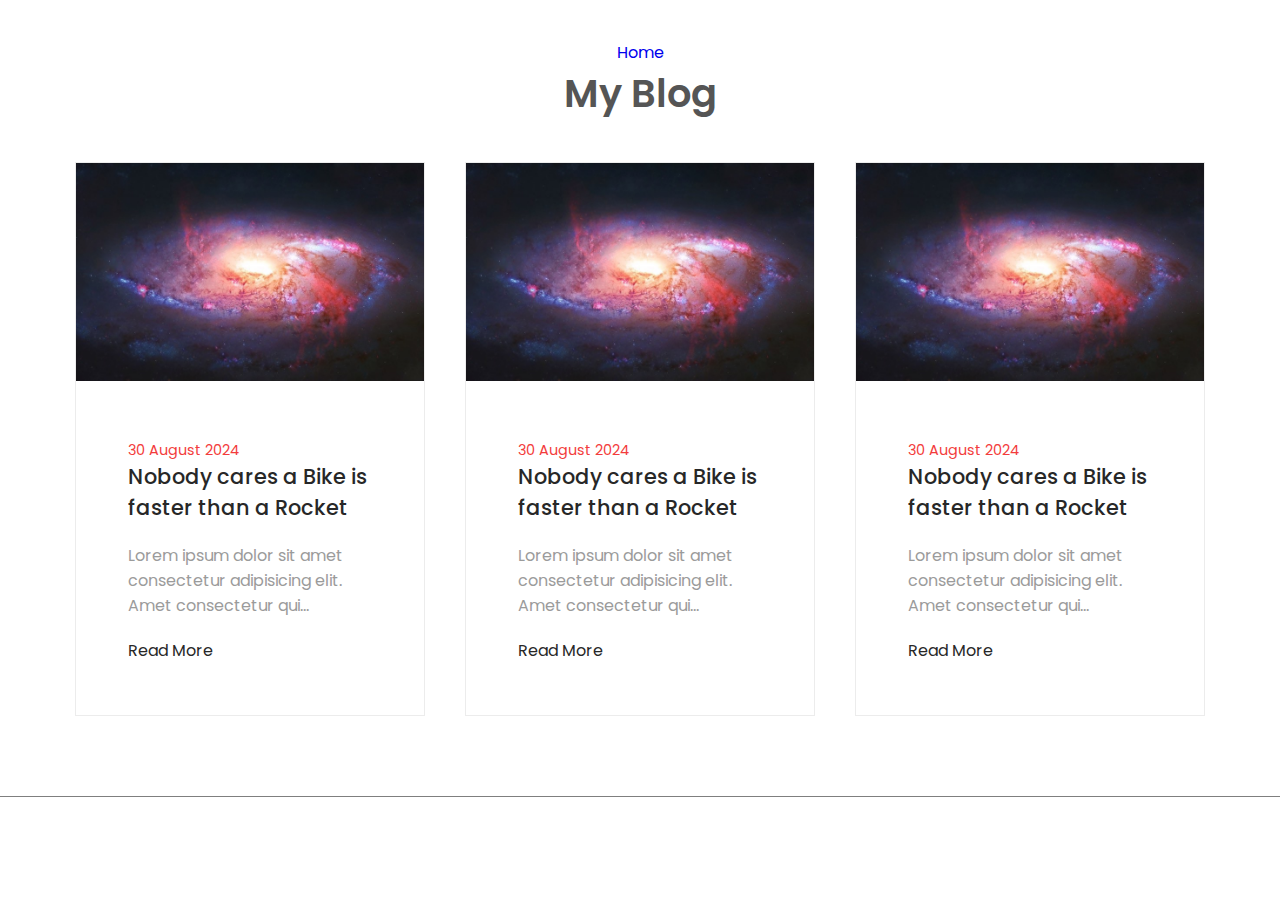
==== blog_landing_page.html @ 0713e0e6 "Blog landing page" ====
<!DOCTYPE html>
<html>
    <head>
        <meta charset="UTF-8">
        <meta name="viewport"
            content="width=device-width, intial-sclae=1.0, maximum-scale=1.0, user-scalable=no">
        <link rel="preconnect" href="https://fonts.googleapis.com">
        <link rel="preconnect" href="https://fonts.gstatic.com" crossorigin>
        <link
            href="https://fonts.googleapis.com/css2?family=Poppins:ital,wght@0,100;0,200;0,300;0,400;0,500;0,600;0,700;0,800;0,900;1,100;1,200;1,300;1,400;1,500;1,600;1,700;1,800;1,900&display=swap"
            rel="stylesheet">
        <link rel="stylesheet" type="text/css" href="css/blog_landing.css">
        <meta charset="UTF-8">
        <meta name="description" content="Website of Luuk Suurmeijer">
        <meta name="author" content="Luuk Suurmeijer">
        <title>Blog</title>
    </head>

    <body>
        <!--HEADING-->
        <section id="blog">

            <div class="blog-heading">
                <a href="index.html">Home</a>
                <h3>My Blog</h3>
            </div>

            <!--BLOG CONTAINER-->
            <div class="blog-container">

                <!--BOX 1-->
                <div class="blog-box">
                    <!-- IMG -->

                    <div class="blog-img">
                        <img src="img/andromeda.jpg" , alt="Blog">
                    </div>

                    <!--TEXT 1-->

                    <div class="blog-text">
                        <span> 30 August 2024</span>
                        <a href="#" , class="blog-title">Nobody cares a Bike is
                            faster than a
                            Rocket</a>
                        <p>Lorem ipsum dolor sit amet consectetur adipisicing
                            elit. Amet consectetur qui distinctio. Molestiae eos
                            fugiat rem deleniti ipsam ut nulla vel ex sequi.
                            Fugiat, voluptatem labore? Necessitatibus maxime
                            iure nostrum.</p>
                        <a href="#">Read More</a>
                    </div>
                </div>

                <!--BOX 2-->
                <div class="blog-box">
                    <!-- IMG -->

                    <div class="blog-img">
                        <img src="img/andromeda.jpg" , alt="Blog">
                    </div>

                    <!--TEXT 1-->

                    <div class="blog-text">
                        <span> 30 August 2024</span>
                        <a href="#" , class="blog-title">Nobody cares a Bike is
                            faster than a
                            Rocket</a>
                        <p>Lorem ipsum dolor sit amet consectetur adipisicing
                            elit. Amet consectetur qui distinctio. Molestiae eos
                            fugiat rem deleniti ipsam ut nulla vel ex sequi.
                            Fugiat, voluptatem labore? Necessitatibus maxime
                            iure nostrum.</p>
                        <a href="#">Read More</a>
                    </div>
                </div>

                <!--BOX 3-->
                <div class="blog-box">
                    <!-- IMG -->

                    <div class="blog-img">
                        <img src="img/andromeda.jpg" , alt="Blog">
                    </div>

                    <!--TEXT 1-->

                    <div class="blog-text">
                        <span> 30 August 2024</span>
                        <a href="#" , class="blog-title">Nobody cares a Bike is
                            faster than a
                            Rocket</a>
                        <p>Lorem ipsum dolor sit amet consectetur adipisicing
                            elit. Amet consectetur qui distinctio. Molestiae eos
                            fugiat rem deleniti ipsam ut nulla vel ex sequi.
                            Fugiat, voluptatem labore? Necessitatibus maxime
                            iure nostrum.</p>
                        <a href="#">Read More</a>
                    </div>
                </div>

            </div>

        </section>

    </body>

</html>
---- css/blog_landing.css ----
/* BLOG */

*{
    margin: 0px;
    padding: 0px;
    font-family: poppins;
    box-sizing: border-box;
}

a{
    text-decoration: None;
}

ul{
    list-style: None;
}

body{
    margin: 0px;
    padding: 0px;
    font-family: poppins;
}

#blog{
    display: flex;
    justify-content: center;
    align-items: center;
    flex-direction: column;
    padding: 40px;
    border-bottom: 1px solid rgba(0, 0, 0, 0.5);
}

.blog-heading{
    display: flex;
    justify-content: center;
    align-items: center;
    flex-direction: column;
}
.blog-heading span {
    color: #333;
}

.blog-heading h3 {
    font-size: 2.4rem;
    color: #555;
    font-weight: 600;
}

.blog-container{
    display: flex;
    justify-content: center;
    align-items: center;
    margin: 20px 0px;
    flex-wrap: wrap;
}

.blog-box{
    width: 350px;
    background-color: #ffffff;
    border: 1px solid #ececec;
    margin: 20px;
}

.blog-img img{
    width: 100%;
    height: 100%;
    object-fit: cover;
    object-position: center;
}

.blog-text{
    padding: 15%;
    display: flex;
    flex-direction: column;
}

.blog-text span{
    color: #f33c3c;
    font-size: 0.9rem;
}

.blog-text .blog-title{
    font-size: 1.3rem;
    font-weight: 500;
    color: #272727;
}

.blog-text .blog-title:hover{
    transition: all ease 0.3s;
    color: #f33c3c;
}

.blog-text p{
    color: #9b9b9b;
    font-size: 0.9r;
    display: -webkit-box;
    -webkit-line-clamp: 3;
    -webkit-box-orient: vertical;
    overflow: hidden;
    text-overflow: ellipsis;
    margin: 20px 0px;
}

.blog-text a{
    color:#272727
}

.blog-text a:hover{
    color:#f33c3c;
    transition: all easy 0.35;
}

@media(max-width:1250px){
    .blog-box{
        width: 300px;
    }
}
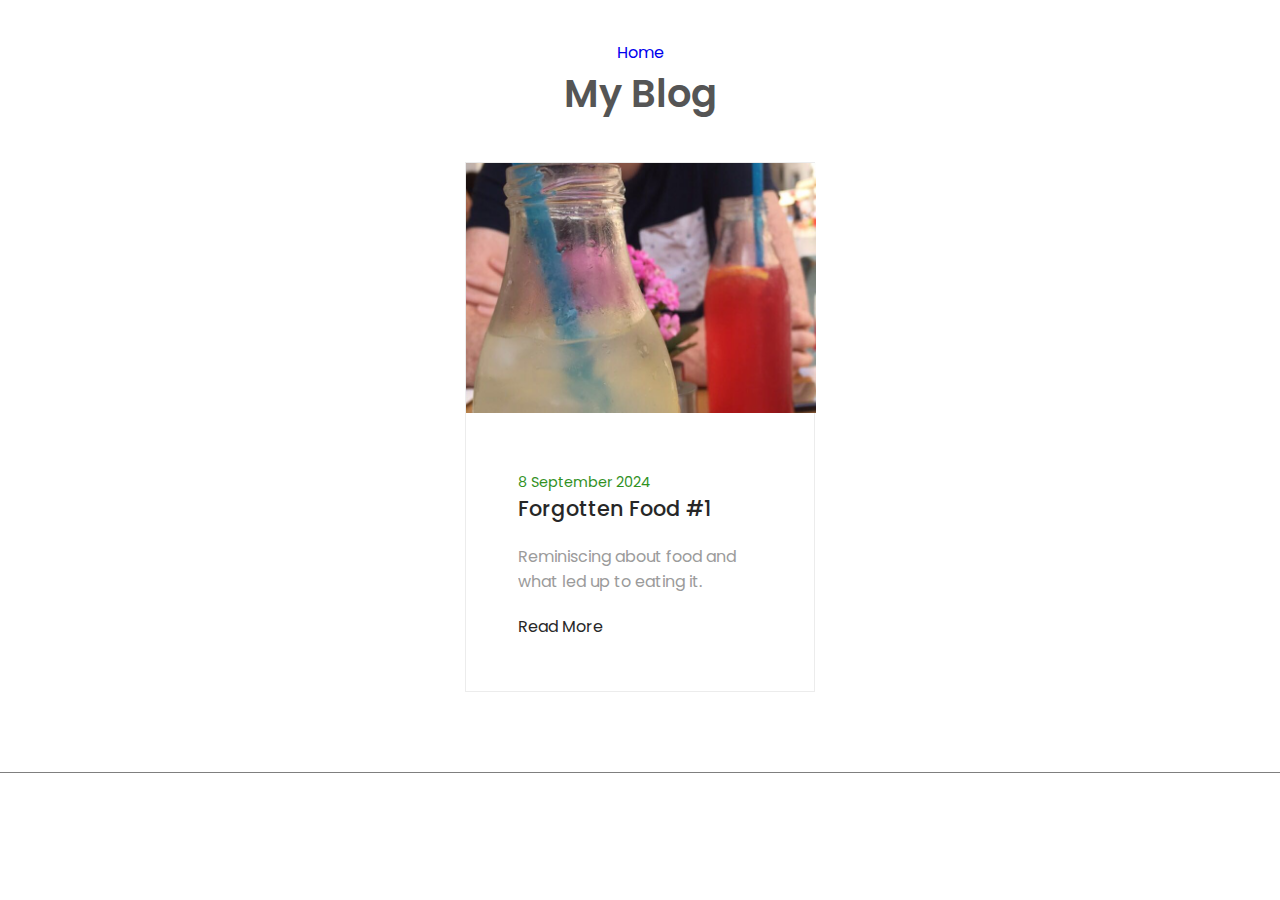
==== commit 541e6d5c: "First blog post camera ready" ====
--- a/blog_landing_page.html
+++ b/blog_landing_page.html
@@ -4,8 +4,6 @@
         <meta charset="UTF-8">
         <meta name="viewport"
             content="width=device-width, intial-sclae=1.0, maximum-scale=1.0, user-scalable=no">
-        <link rel="preconnect" href="https://fonts.googleapis.com">
-        <link rel="preconnect" href="https://fonts.gstatic.com" crossorigin>
         <link
             href="https://fonts.googleapis.com/css2?family=Poppins:ital,wght@0,100;0,200;0,300;0,400;0,500;0,600;0,700;0,800;0,900;1,100;1,200;1,300;1,400;1,500;1,600;1,700;1,800;1,900&display=swap"
             rel="stylesheet">
@@ -33,73 +31,23 @@
                     <!-- IMG -->
 
                     <div class="blog-img">
-                        <img src="img/andromeda.jpg" , alt="Blog">
+                        <img src="posts/forgotten_food_1/headerimage.JPG" ,
+                            alt="Blog">
                     </div>
 
                     <!--TEXT 1-->
 
                     <div class="blog-text">
-                        <span> 30 August 2024</span>
-                        <a href="#" , class="blog-title">Nobody cares a Bike is
-                            faster than a
-                            Rocket</a>
-                        <p>Lorem ipsum dolor sit amet consectetur adipisicing
-                            elit. Amet consectetur qui distinctio. Molestiae eos
-                            fugiat rem deleniti ipsam ut nulla vel ex sequi.
-                            Fugiat, voluptatem labore? Necessitatibus maxime
-                            iure nostrum.</p>
-                        <a href="#">Read More</a>
+                        <span> 8 September 2024</span>
+                        <a href="posts/forgotten_food_1/forgotten_food_1.html" ,
+                            class="blog-title">Forgotten Food #1</a>
+                        <p>Reminiscing about food and what led up to eating
+                            it.</p>
+                        <a
+                            href="posts/forgotten_food_1/forgotten_food_1.html">Read
+                            More</a>
                     </div>
                 </div>
-
-                <!--BOX 2-->
-                <div class="blog-box">
-                    <!-- IMG -->
-
-                    <div class="blog-img">
-                        <img src="img/andromeda.jpg" , alt="Blog">
-                    </div>
-
-                    <!--TEXT 1-->
-
-                    <div class="blog-text">
-                        <span> 30 August 2024</span>
-                        <a href="#" , class="blog-title">Nobody cares a Bike is
-                            faster than a
-                            Rocket</a>
-                        <p>Lorem ipsum dolor sit amet consectetur adipisicing
-                            elit. Amet consectetur qui distinctio. Molestiae eos
-                            fugiat rem deleniti ipsam ut nulla vel ex sequi.
-                            Fugiat, voluptatem labore? Necessitatibus maxime
-                            iure nostrum.</p>
-                        <a href="#">Read More</a>
-                    </div>
-                </div>
-
-                <!--BOX 3-->
-                <div class="blog-box">
-                    <!-- IMG -->
-
-                    <div class="blog-img">
-                        <img src="img/andromeda.jpg" , alt="Blog">
-                    </div>
-
-                    <!--TEXT 1-->
-
-                    <div class="blog-text">
-                        <span> 30 August 2024</span>
-                        <a href="#" , class="blog-title">Nobody cares a Bike is
-                            faster than a
-                            Rocket</a>
-                        <p>Lorem ipsum dolor sit amet consectetur adipisicing
-                            elit. Amet consectetur qui distinctio. Molestiae eos
-                            fugiat rem deleniti ipsam ut nulla vel ex sequi.
-                            Fugiat, voluptatem labore? Necessitatibus maxime
-                            iure nostrum.</p>
-                        <a href="#">Read More</a>
-                    </div>
-                </div>
-
             </div>
 
         </section>
--- a/css/blog_landing.css
+++ b/css/blog_landing.css
@@ -62,8 +62,8 @@
 }
 
 .blog-img img{
-    width: 100%;
-    height: 100%;
+    width: 350px;
+    height: 250px;
     object-fit: cover;
     object-position: center;
 }
@@ -75,7 +75,7 @@
 }
 
 .blog-text span{
-    color: #f33c3c;
+    color: #32911f;
     font-size: 0.9rem;
 }
 
@@ -87,7 +87,7 @@
 
 .blog-text .blog-title:hover{
     transition: all ease 0.3s;
-    color: #f33c3c;
+    color: #32911f;
 }
 
 .blog-text p{
@@ -106,7 +106,7 @@
 }
 
 .blog-text a:hover{
-    color:#f33c3c;
+    color:#32911f;
     transition: all easy 0.35;
 }
 
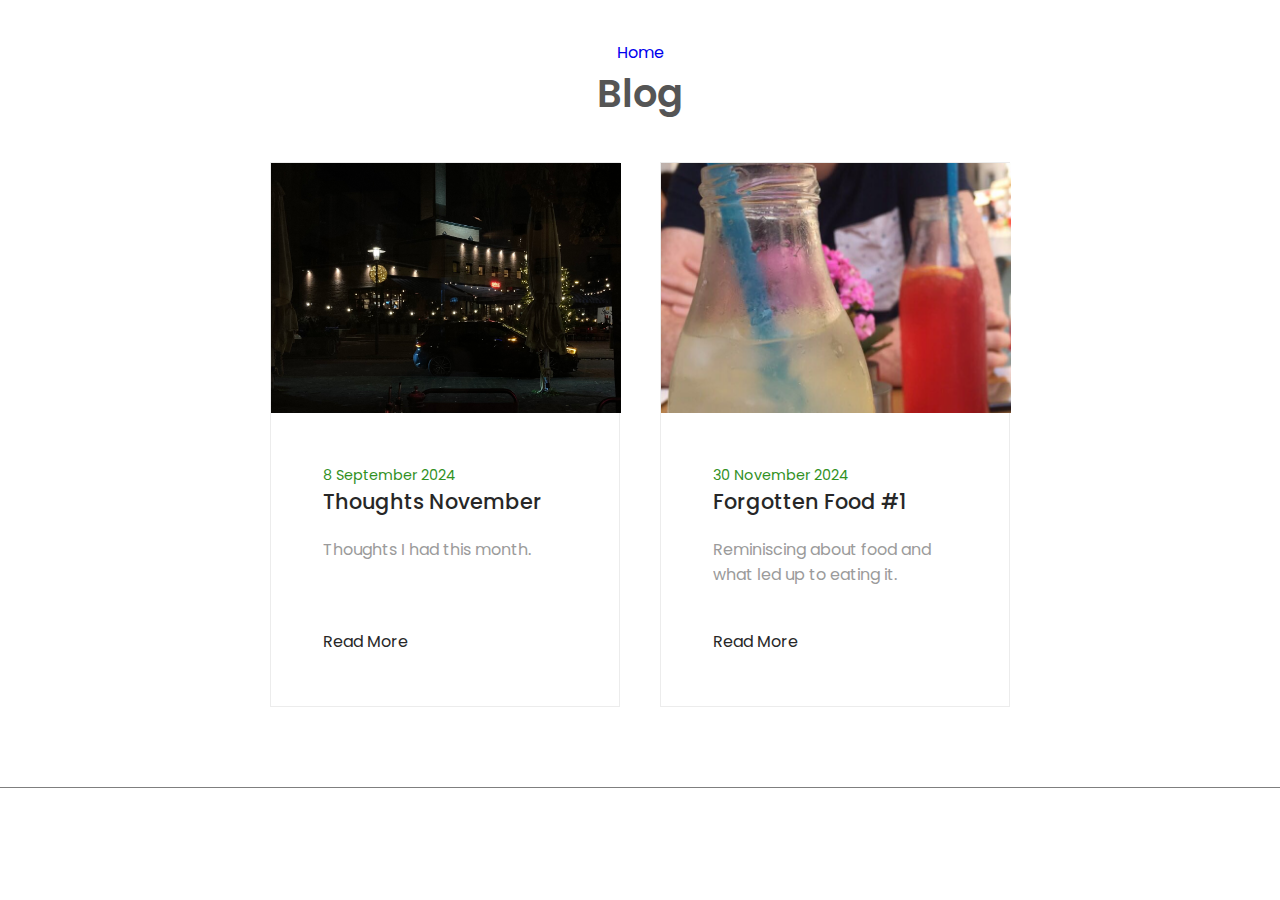
==== commit b8052ffd: "Second blog post, fixed bunch of CSS issues." ====
--- a/blog_landing_page.html
+++ b/blog_landing_page.html
@@ -20,12 +20,34 @@
 
             <div class="blog-heading">
                 <a href="index.html">Home</a>
-                <h3>My Blog</h3>
+                <h3>Blog</h3>
             </div>
 
             <!--BLOG CONTAINER-->
             <div class="blog-container">
 
+                <!--BOX 2-->
+                <div class="blog-box">
+                    <!-- IMG -->
+
+                    <div class="blog-img">
+                        <img src="posts/links_nov_2024/headerimage.jpg" ,
+                            alt="Blog">
+                    </div>
+
+                    <!--TEXT 2-->
+
+                    <div class="blog-text">
+                        <span> 8 September 2024</span>
+                        <a href="posts/links_nov_2024/links_november_2024.html"
+                            ,
+                            class="blog-title">Thoughts November</a>
+                        <p>Thoughts I had this month.</p>
+                        <a
+                            href="posts/links_nov_2024/links_november_2024.html">Read
+                            More</a>
+                    </div>
+                </div>
                 <!--BOX 1-->
                 <div class="blog-box">
                     <!-- IMG -->
@@ -38,7 +60,7 @@
                     <!--TEXT 1-->
 
                     <div class="blog-text">
-                        <span> 8 September 2024</span>
+                        <span> 30 November 2024</span>
                         <a href="posts/forgotten_food_1/forgotten_food_1.html" ,
                             class="blog-title">Forgotten Food #1</a>
                         <p>Reminiscing about food and what led up to eating
--- a/css/blog_landing.css
+++ b/css/blog_landing.css
@@ -61,7 +61,13 @@
     margin: 20px;
 }
 
-.blog-img img{
+.blog-img {
+    width: 350px;
+    height: 250px;
+    overflow: hidden;
+}
+
+.blog-img img {
     width: 350px;
     height: 250px;
     object-fit: cover;
@@ -99,6 +105,8 @@
     overflow: hidden;
     text-overflow: ellipsis;
     margin: 20px 0px;
+    max-height: 4.5em; /* Limits text to 3 lines */
+    min-height: 4.5em;
 }
 
 .blog-text a{
@@ -110,8 +118,10 @@
     transition: all easy 0.35;
 }
 
-@media(max-width:1250px){
+@media(max-width:350px){
     .blog-box{
-        width: 300px;
+        width: 350px;
+        height: 250px;
     }
+}
 }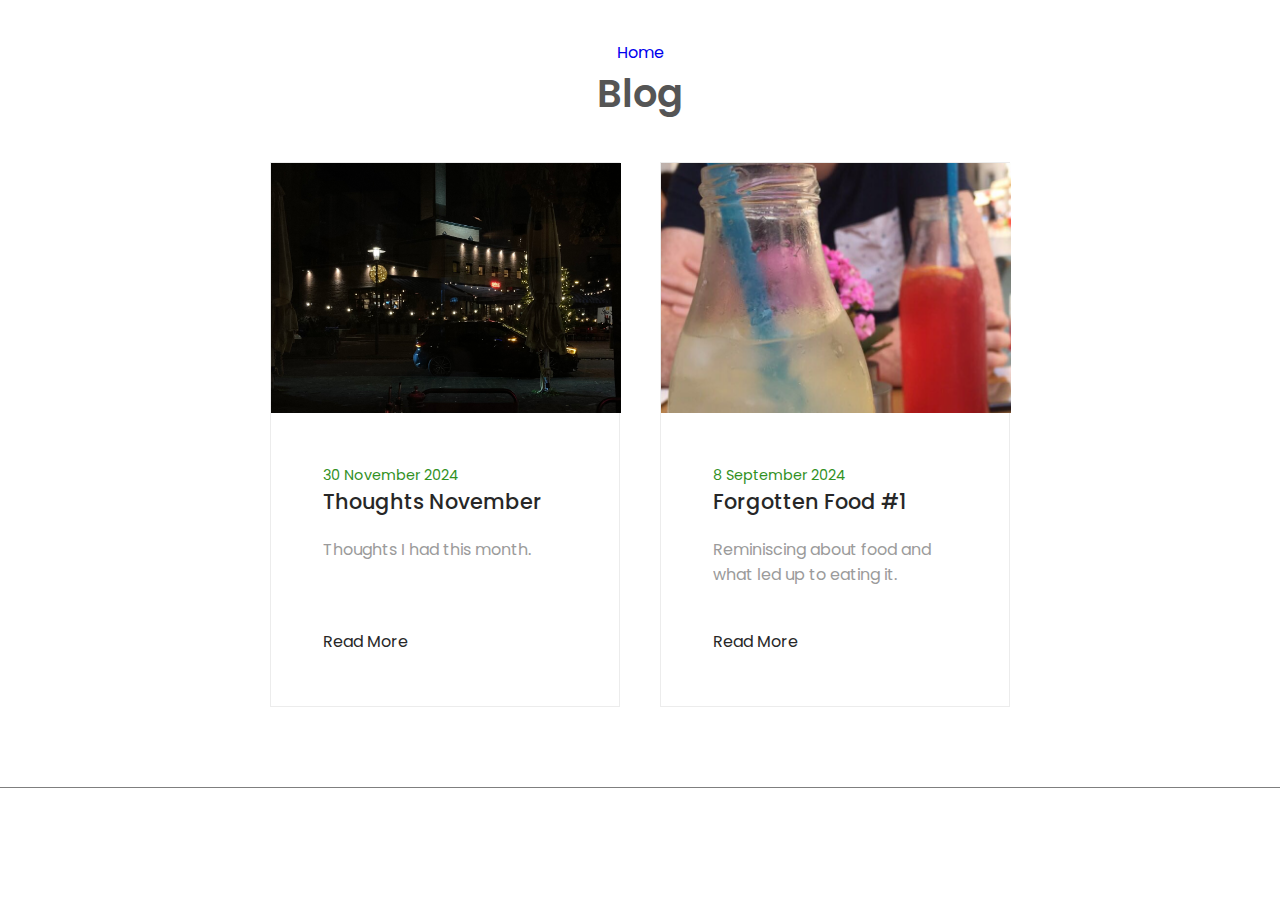
==== commit b0932608: "fix dates" ====
--- a/blog_landing_page.html
+++ b/blog_landing_page.html
@@ -38,7 +38,7 @@
                     <!--TEXT 2-->
 
                     <div class="blog-text">
-                        <span> 8 September 2024</span>
+                        <span> 30 November 2024</span>
                         <a href="posts/links_nov_2024/links_november_2024.html"
                             ,
                             class="blog-title">Thoughts November</a>
@@ -60,7 +60,7 @@
                     <!--TEXT 1-->
 
                     <div class="blog-text">
-                        <span> 30 November 2024</span>
+                        <span> 8 September 2024</span>
                         <a href="posts/forgotten_food_1/forgotten_food_1.html" ,
                             class="blog-title">Forgotten Food #1</a>
                         <p>Reminiscing about food and what led up to eating
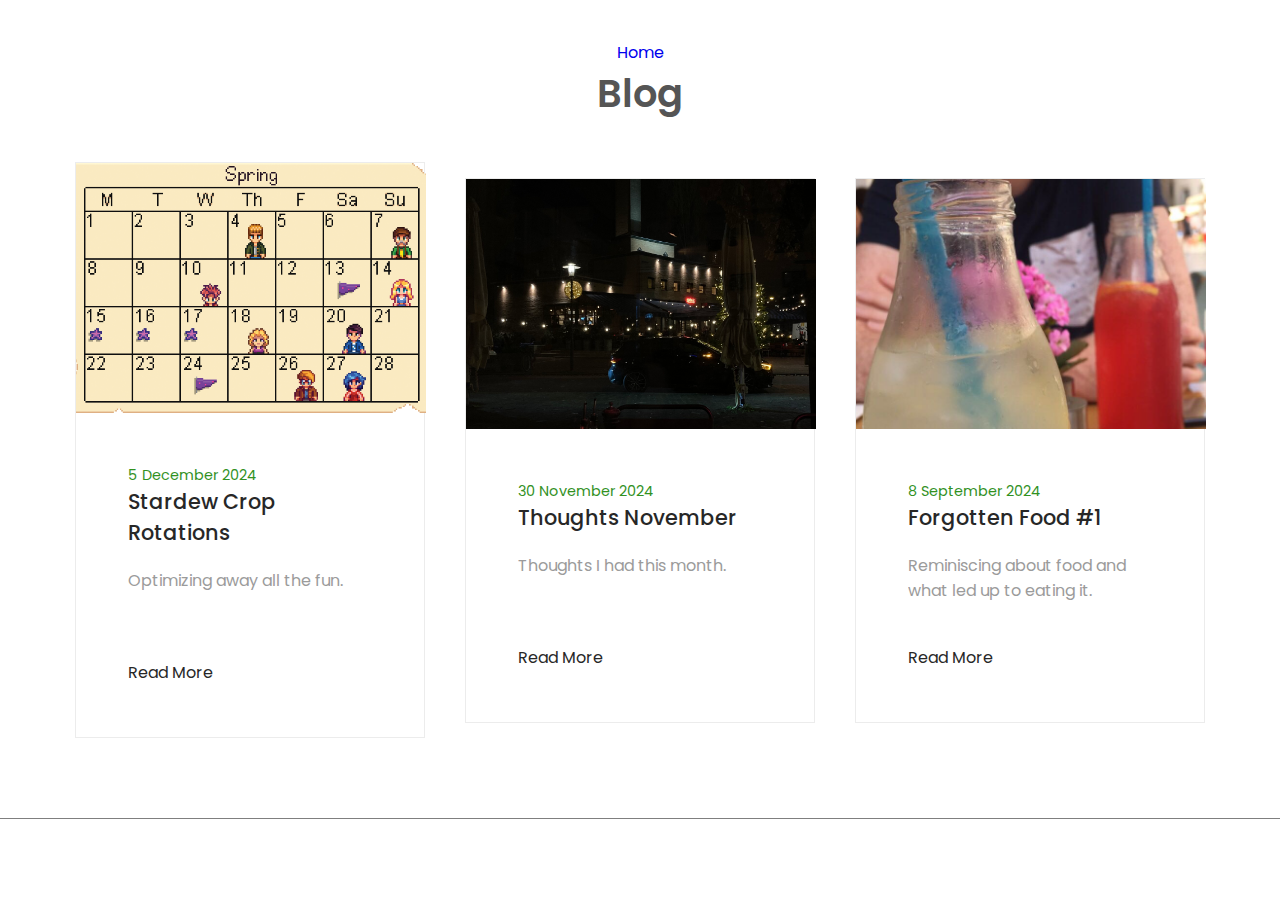
==== commit 6fda3c64: "third post, cleaned up" ====
--- a/blog_landing_page.html
+++ b/blog_landing_page.html
@@ -25,6 +25,30 @@
 
             <!--BLOG CONTAINER-->
             <div class="blog-container">
+
+                <!--BOX 3-->
+                <div class="blog-box">
+                    <!-- IMG -->
+
+                    <div class="blog-img">
+                        <img src="posts/stardew_add_strawberries/headerimage" ,
+                            alt="Blog">
+                    </div>
+
+                    <!--TEXT 3-->
+
+                    <div class="blog-text">
+                        <span> 5 December 2024</span>
+                        <a
+                            href="posts/stardew_add_strawberries/stardew_add_strawberries.html"
+                            ,
+                            class="blog-title">Stardew Crop Rotations</a>
+                        <p>Optimizing away all the fun.</p>
+                        <a
+                            href="posts/stardew_add_strawberries/stardew_add_strawberries.html">Read
+                            More</a>
+                    </div>
+                </div>
 
                 <!--BOX 2-->
                 <div class="blog-box">
--- a/css/blog_landing.css
+++ b/css/blog_landing.css
@@ -64,7 +64,7 @@
 .blog-img {
     width: 350px;
     height: 250px;
-    overflow: hidden;
+    overflow: clip;
 }
 
 .blog-img img {
@@ -72,6 +72,7 @@
     height: 250px;
     object-fit: cover;
     object-position: center;
+    overflow: clip;
 }
 
 .blog-text{
@@ -89,6 +90,8 @@
     font-size: 1.3rem;
     font-weight: 500;
     color: #272727;
+    max-height: 4.5em; /* Limits text to 3 lines */
+    /*min-height: 4.5em;*/
 }
 
 .blog-text .blog-title:hover{
@@ -118,10 +121,9 @@
     transition: all easy 0.35;
 }
 
-@media(max-width:350px){
-    .blog-box{
-        width: 350px;
-        height: 250px;
-    }
-}
+@media (max-width: 350px) and (max-height: 250px) {
+  .blog-box {
+    width: 350px;
+    height: 250px;
+  }
 }